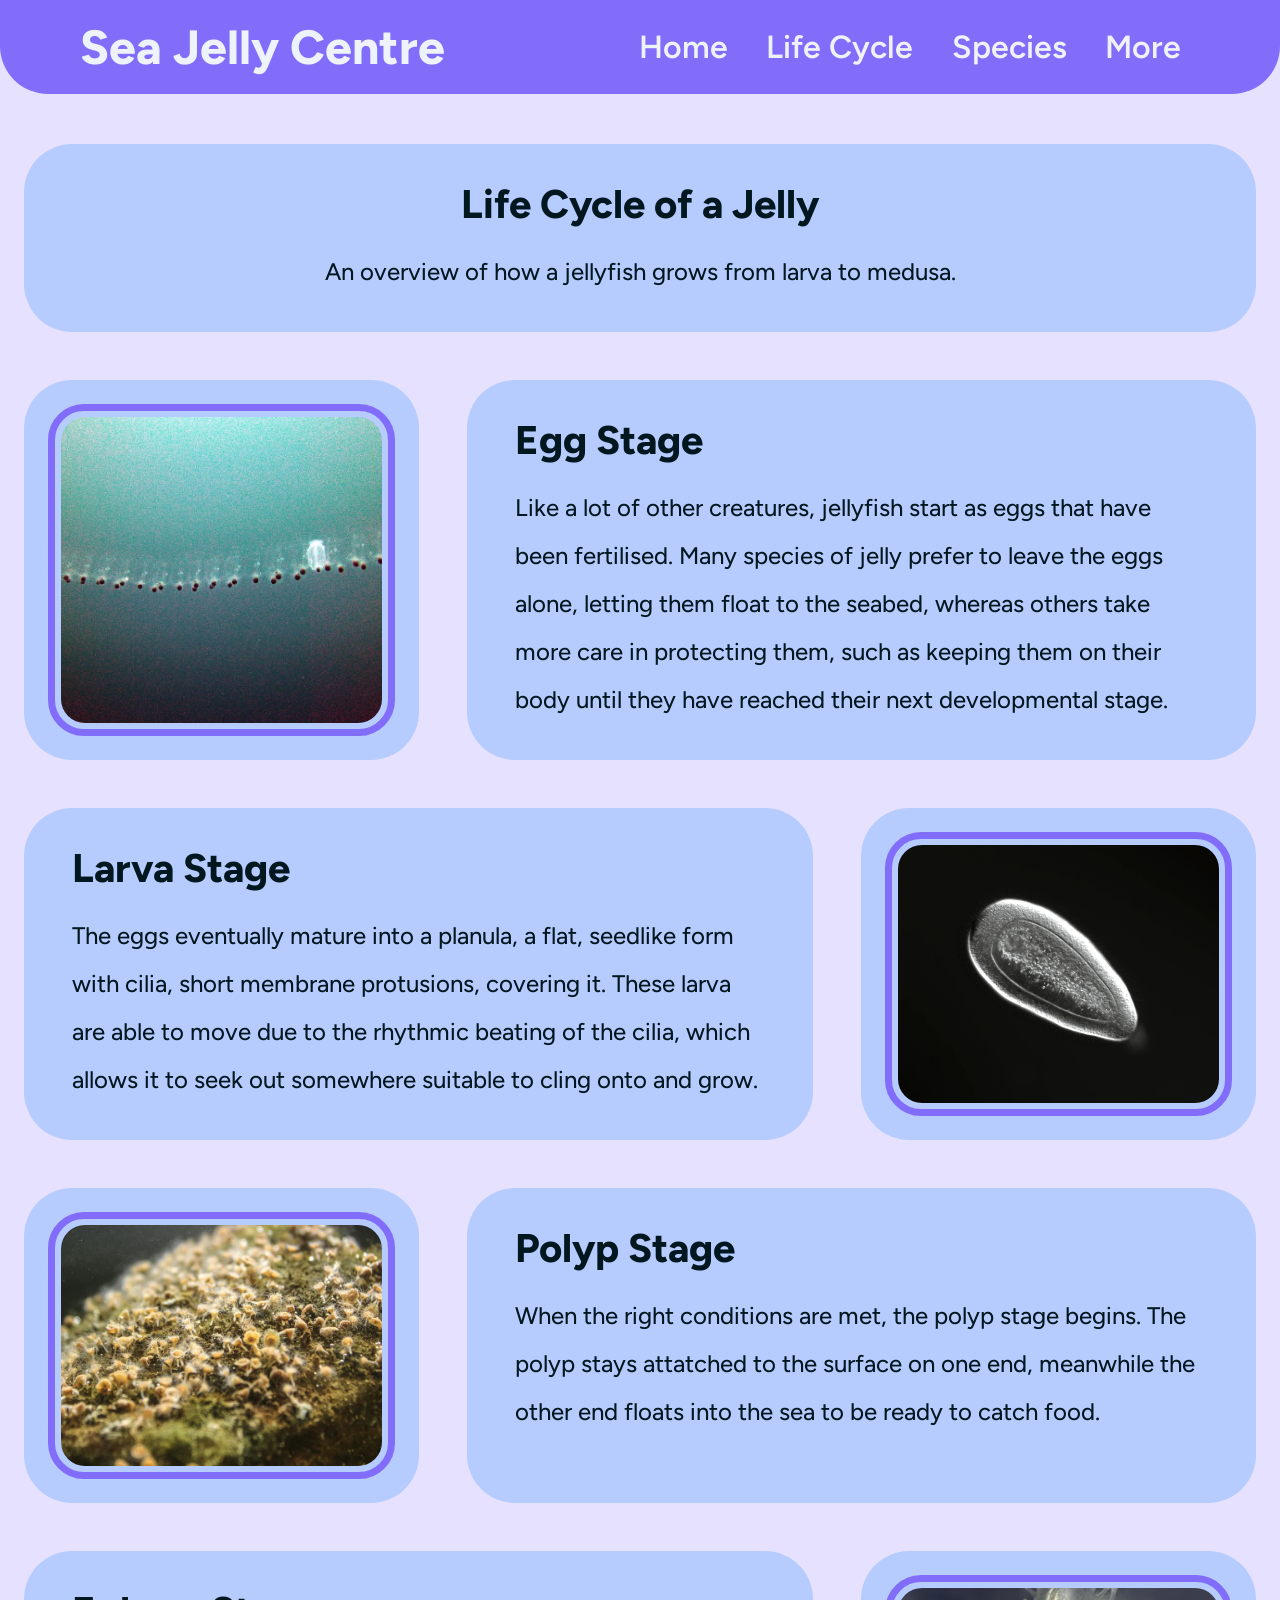
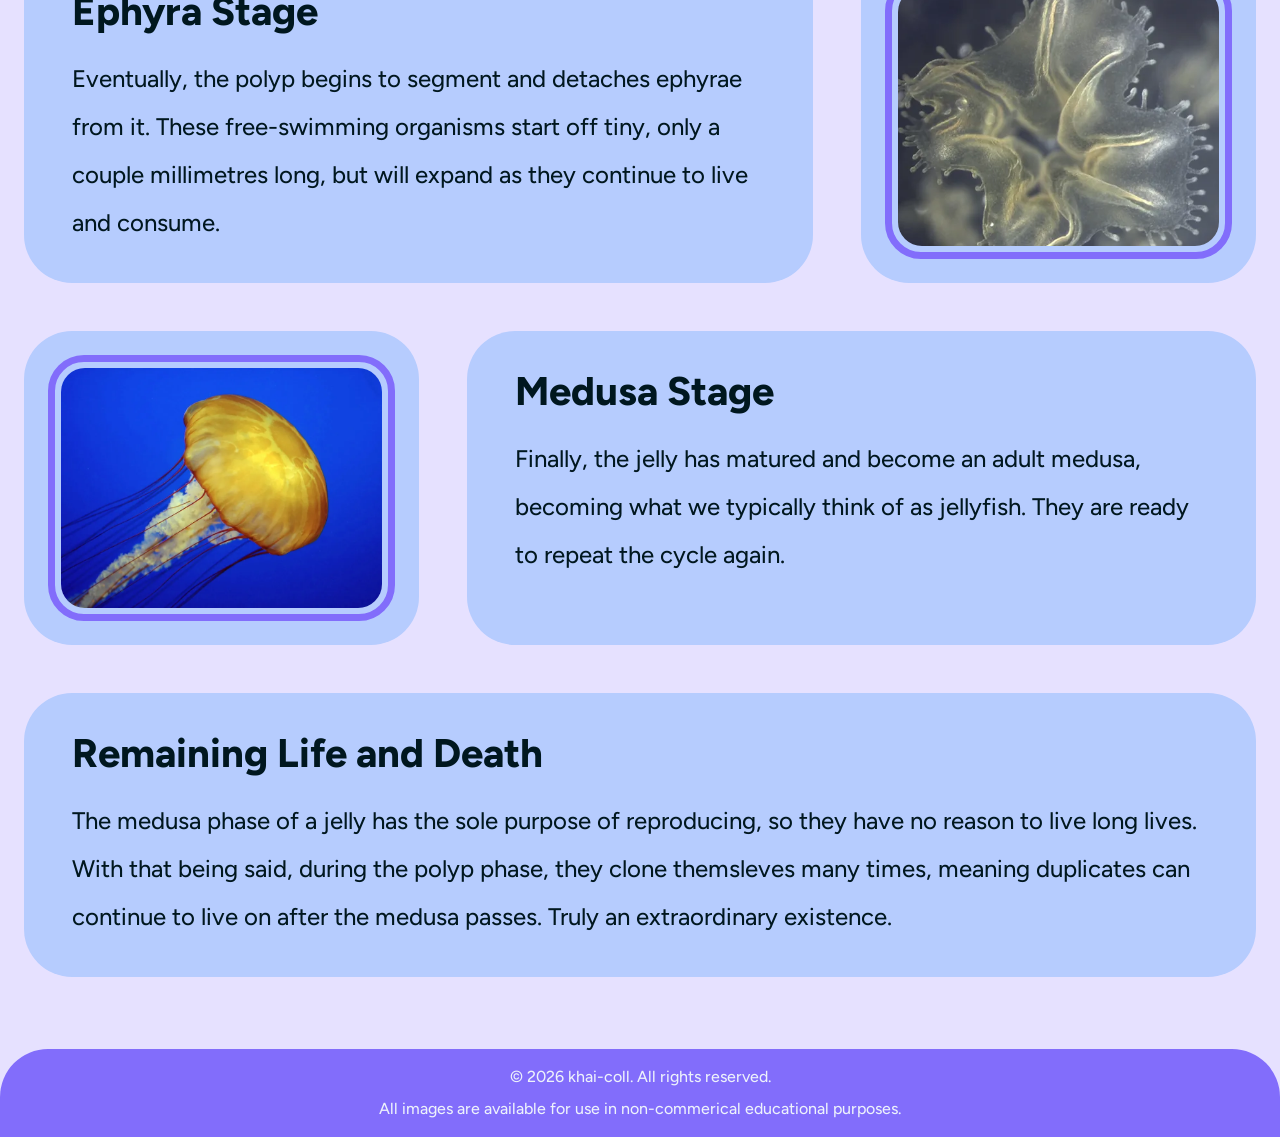
==== cycle.html @ 0d3c52a5 "Uploaded the Website" ====
<!DOCTYPE html>
<html lang="en"> <!-- Specifies the language of the page -->
<head>
    <meta charset="UTF-8"> <!-- Tells the browser to use the character set UTF-8 -->
    <meta name="viewport" content="width=device-width, initial-scale=1.0"> <!-- Sets the width of the page to the width of the device/winodw, and sets the zoom to 100%-->
    <title>Life Cycle of a Jelly</title> <!-- This will display in the tab-->
     <link rel="icon" type="image/x-icon" href="/images/sjc_logo.ico"> <!-- This will display a favicon, a little symbol in the tab-->
    <link rel="stylesheet" href="css/sjc_main.css"> <!-- This is the main stylesheet used across every page -->
    <script defer src="js/script.js"></script> 
</head>

<body>

<header>
    <nav>
        <h1 class="logo">Sea Jelly Centre</h1>

        <div class="bx bx_menu" id="menu_icon">☰</div>
        <ul class="navlist">
            <a href="index.html">Home</a>
            <a href="cycle.html">Life Cycle</a>
            <a href="species.html">Species</a>
            <a href="more.html">More</a>
        </ul>
    </nav>
</header>

<main>
    <div class="row">
        <section class="col_top">
            <h2>Life Cycle of a Jelly</h2>

            <p>An overview of how a jellyfish grows from larva to medusa.</p>
            </p>

        </section>
    </div>

    <div class="row">
        <section class="col_img">
            <div class="contain_img">
                <img src="images/jelly_stage_egg.webp" alt="A line of jellyfish eggs in the ocean">
            </div>
        </section>

        <section class="col_txt">
            <h2>Egg Stage</h2>

            <p>Like a lot of other creatures, jellyfish start as eggs that have been fertilised.
                Many species of jelly prefer to leave the eggs alone, letting them float to the seabed,
                whereas others take more care in protecting them, such as keeping them on their body
                until they have reached their next developmental stage.
            </p>
        </section>
    </div>

    <div class="row_reverse">
        <section class="col_img">
            <div class="contain_img">
                <img src="images/jelly_stage_larva.webp" alt="A planula on a black background">
            </div>
        </section>

        <section class="col_txt">
            <h2>Larva Stage</h2>

            <p>The eggs eventually mature into a planula, a flat, seedlike form with cilia,
                short membrane protusions, covering it. These larva are able to move due to the rhythmic beating of the cilia,
                which allows it to seek out somewhere suitable to cling onto and grow.
            </p>
        </section>
    </div>

    <div class="row">
        <section class="col_img">
            <div class="contain_img">
                <img src="images/jelly_stage_polyp.webp" alt="A collection of polyps on a rock">
            </div>
        </section>

        <section class="col_txt">
            <h2>Polyp Stage</h2>

            <p>When the right conditions are met, the polyp stage begins.
                The polyp stays attatched to the surface on one end,
                meanwhile the other end floats into the sea to be ready to catch food.
            </p>
        </section>
    </div>

    <div class="row_reverse">
        <section class="col_img">
            <div class="contain_img">
                <img src="images/jelly_stage_ephyra.webp" alt="A yellow-white translucent ephyra">
            </div>
        </section>

        <section class="col_txt">
            <h2>Ephyra Stage</h2>

            <p>Eventually, the polyp begins to segment and detaches ephyrae from it.
                These free-swimming organisms start off tiny, only a couple millimetres long,
                but will expand as they continue to live and consume.
            </p>
        </section>
    </div>

    <div class="row">
        <section class="col_img">
            <div class="contain_img">
                <img src="images/jelly_stage_medusa.webp" alt="A pacific sea nettle jellyfish in its medusa stage">
            </div>
        </section>

        <section class="col_txt">
            <h2>Medusa Stage</h2>

            <p>Finally, the jelly has matured and become an adult medusa,
                becoming what we typically think of as jellyfish.
                They are ready to repeat the cycle again.
            </p>
        </section>
    </div>

    <div class="row">
        <section class="col_txt">
            <h2>Remaining Life and Death</h2>

            <p>The medusa phase of a jelly has the sole purpose of reproducing,
                so they have no reason to live long lives.
                With that being said, during the polyp phase,
                they clone themsleves many times,
                meaning duplicates can continue to live on after the medusa passes.
                Truly an extraordinary existence.
            </p>
        </section>
    </div>
</main>

<footer>
    <p>© 2026 khai-coll. All rights reserved.</p>
    <p>All images are available for use in non-commerical educational purposes.</p>
</footer>

</body>

</html>
---- css/sjc_main.css ----
@font-face { font-family: Figtree; src: url('Figtree-Variable.ttf'); } /* Adds a font with the name "Figtree" */

:root { /* This section adds custom variables that can be used as values in properties */
    --head-color1: #826dfb;
    --head-color1a: #826dfbC0;
    --head-color2: #edf2fb;
    --head-color2a: #edf2fb60;

    --main-color1: #b6ccfe;
    --main-color2: #00171f;

    --transition1: all 0.67s ease; /* Adds a smooth transition to elements with this value in the transition property */
    --transition2: all 1s ease;
}

* { /* When no value is specified for the following properties in a selector, it will fallback to these values */
    margin: 0 auto;
    max-width: 1440px;
    font: 450 24px Figtree, sans-serif; /* Shorthand property for font-weight, font-size, and font-family */
    line-height: 2;
    box-sizing: border-box;
}

html { /* Applies to the "html" element */
    background-color: #e6e1ff;
}

body {
    height: 100%;
    display: flex; /* Makes the "body" element a flex container */
    flex-direction: column; /* The direction flex items will be displayed */
    margin: auto; /* Centres the element */
}

header {
    position: fixed; /* The element will not move even when scrolling */
    top: 0; /* Location relative to the top of the window */
    width: 100%;
}

footer {
    width: 100%;
    font: 450 24px Figtree;
    background-color: var(--head-color1); /* Using the variables set up in ":root" */
    color: var(--head-color2);
    text-align: center;
    margin: 2em auto 0 0;
    padding: 0.5em 1em;
    border-radius: 2em 2em 0 0; /* Adds a curve to the top-left and top-right corners */

    p { /* Applies the following to all "p" elements within the "footer" element" */
        font-size: 16px;
    }
}

nav {
    position: fixed;
    top: 0;
    width: 100%;
    display: flex;
    align-items: center;
    justify-content: space-between; /* Separates the elements by putting the empty space inbetween them */
    padding: 0.5em;
    background-color: var(--head-color1);
    border-radius: 0 0 2em 2em; /* Adds a curve to the bottom-left and bottom-right corners */

    .logo {
        color: var(--head-color2);
        font: 750 48px Figtree, sans-serif;
        cursor: pointer; /* Changes the cursor when hovering over the element */
    }

    #menu_icon {
        color: var(--head-color2);
        font: 600 40px Figtree, sans-serif;
        z-index: 1; /* Places this element infront of others */
        cursor: pointer;
        display: none;
    }

    .navlist {
        display: flex;
        list-style: none; /* Removes the bullet points from the "li" elements */

        a {
            margin: 0 0.1em;
            padding: 0.5em 0.5em;
            color: var(--head-color2);
            font: 600 32px Figtree, sans-serif;
            text-decoration: none; /* Removes the underline from the article links */
            border-radius: 1em;

            &:hover { /* The "&" is the nesting selector. It adds the selector of the parent to this child. */
                background-color: var(--head-color2a); /* When the cursor hovers over the element, change the background colour */
                color: #ffffff;
                transition: var(--transition2);
            }
        }
    }
}

main {
    margin-top: 5em; /* Adds a margin to the top of the page to account for the fixed navbar */
}

div[class^="row"] { /* Applies the following to all "div" elements with a class name that starts with "row" */
    display: flex;
    max-width: 1440px;
    margin: 0 auto;
    gap: 2em; /* The space between flex items */
    padding: 1em;
    flex: 1; /* The ratio of space this flex item takes up. In this case, it would be a 1:0 ratio, or 100% */
}

div.row_reverse {
    flex-direction: row-reverse; /* Displays the elements right-to-left */
}

section {
    background-color: var(--main-color1);
    color: var(--main-color2);
    padding: 1.5em 2em;
    border-radius: 2em;

    h2 {
        font: 750 40px Figtree, sans-serif;
        margin-bottom: 0.5em;
    }

    h3 {
        font: 750 32px Figtree, sans-serif;
        margin-bottom: 1em;
    }
}

section.col_top {
    width: 100%;
    flex: 1;
    padding: 1.5em 2em;
    text-align: center;
}

section.col_txt {
    flex: 2; /* If placed with a section with the "col_img" class, this section takes up two thirds of available space due to the 2:1 ratio */
}

section.col_img {
    padding: 1em;
    flex: 1; /* If placed with a section with the "col_txt" class, this section takes up one third of available space due to the 1:2 ratio */
}

@media (max-width: 1080px) { /* When the screen width is 1,000px or lower, do the following */
    * {
        margin: 0;
    }

    nav {
        position:relative;
        border-radius: 0;

        .logo {
            padding: 0 0.5em;
            font-size: 32px;
    }

        .navlist a {
            font-size: 24px;
        }
    }

    main, div[class^="row"] {
        flex-direction: column;
        transition: var(--transition2);
    }

    div.contain_img {
        height: 20em !important;
    }

    footer {
        border-radius: 0;
    }
}

@media (max-width: 800px) { /* When the screen width is 800px or lower, also the following */
    nav {
        .navlist {
            position: absolute;
            top: -500px; /* Places the navbar beyond the top of the screen */
            left: 0;
            right: 0;
            width: 100%;
            display: flex;
            flex-direction: column; /* Limits flex items to one column */
            background-color: var(--head-color1);
            transition: var(--transition2);
            border-radius: 0 0 2em 2em;
        }

        .navlist {

            &.open {
                top: 100%;
                left: 0;
                right: 0;
            }
            
            a {
                font: 600 32px Figtree;
                color: var(--head-color2);
                padding: 0.5em 1em;
                margin: 0.5em;
                display: block;
                border-radius: 1.33em;

                &:hover {
                    background-color: var(--head-color2a);
                    color: #ffffff;
                }
            }
        }

        #menu_icon {
            display: block;
        }
    }

    main.open {
        margin-top: 21.5em;
    }
}

div.contain_img {
    display: flex;
    overflow: hidden; /* Hides any part of the image that goes beyond the given area */
    width: 100%;
    height: 100%;
    border-radius: 1.5em;
    border: 0.33em solid var(--head-color1);
    padding: 0.25em;
    margin: auto;

    img {
        width: 100%;
        height: auto;
        object-fit: cover; /* Causes images to retain their aspect ratio and cover the available space instead of being warped */
        padding: 0;
        border-radius: 1em;
    }
}
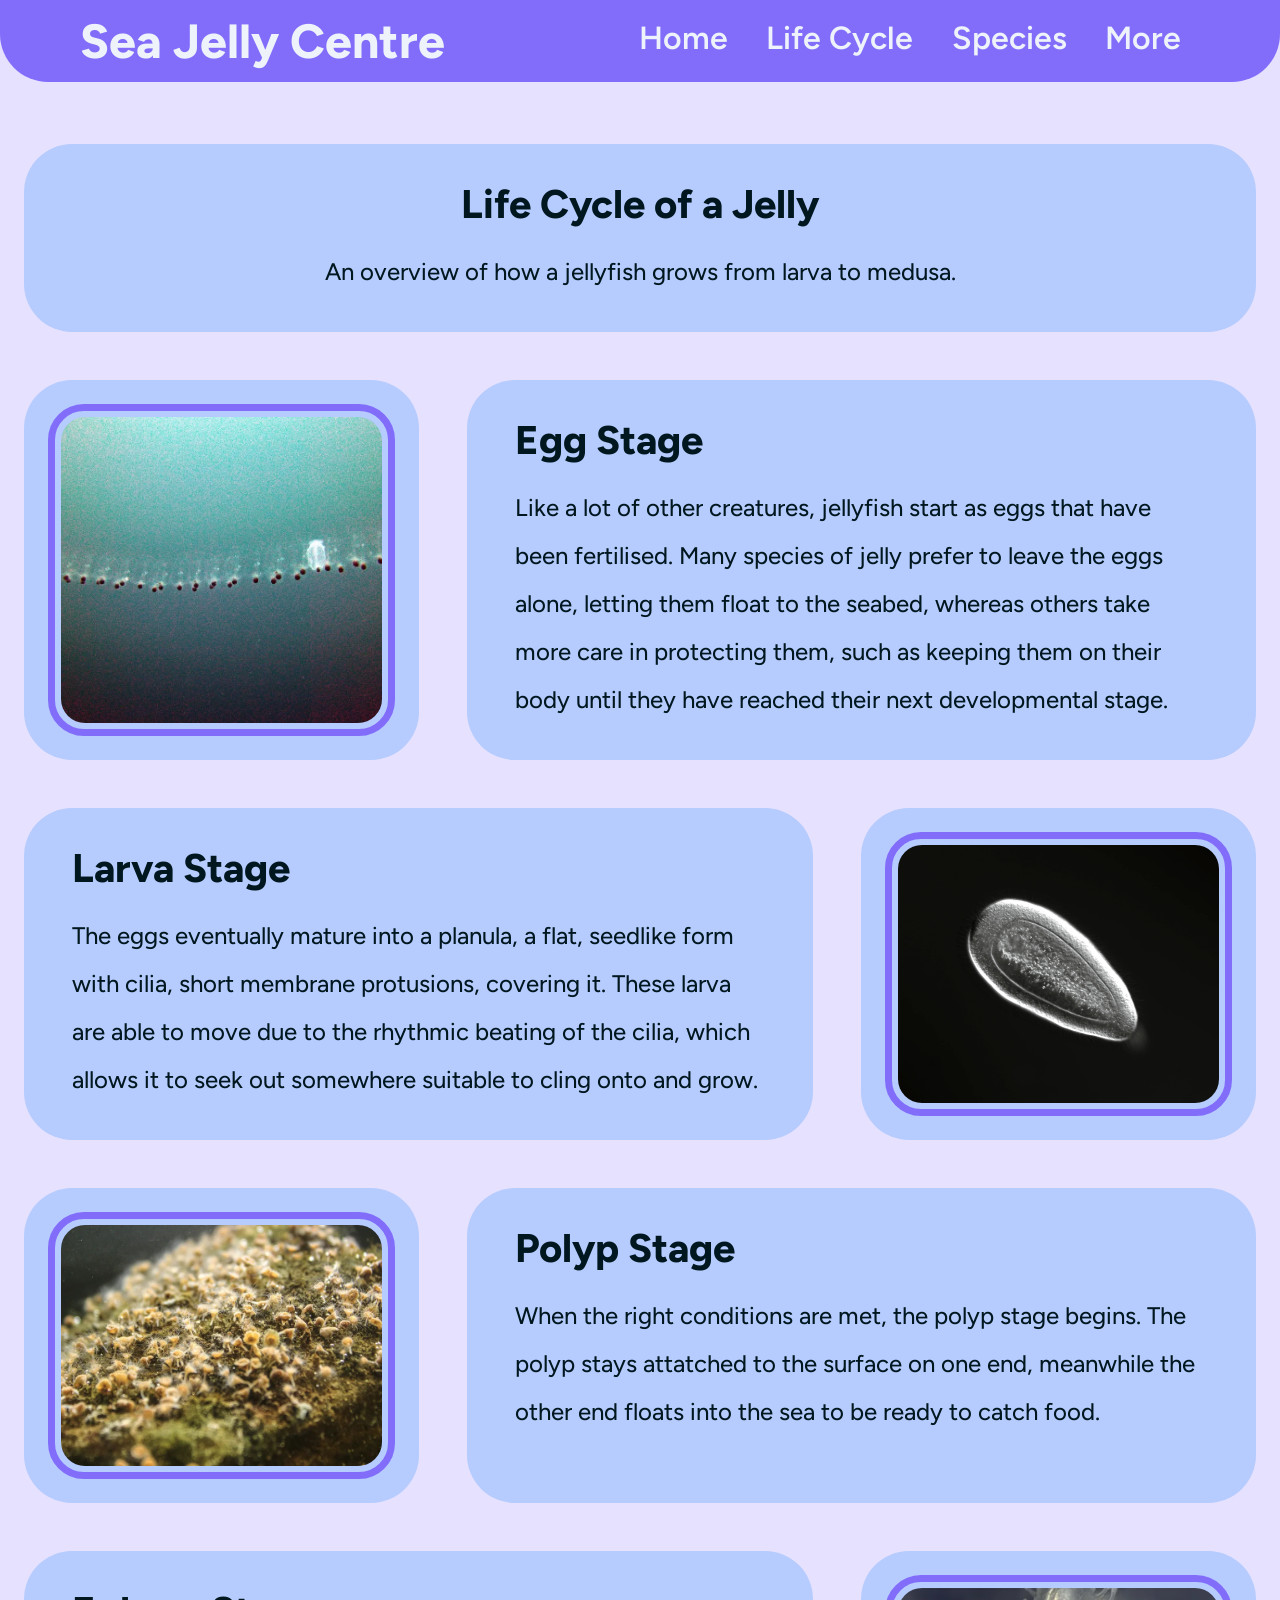
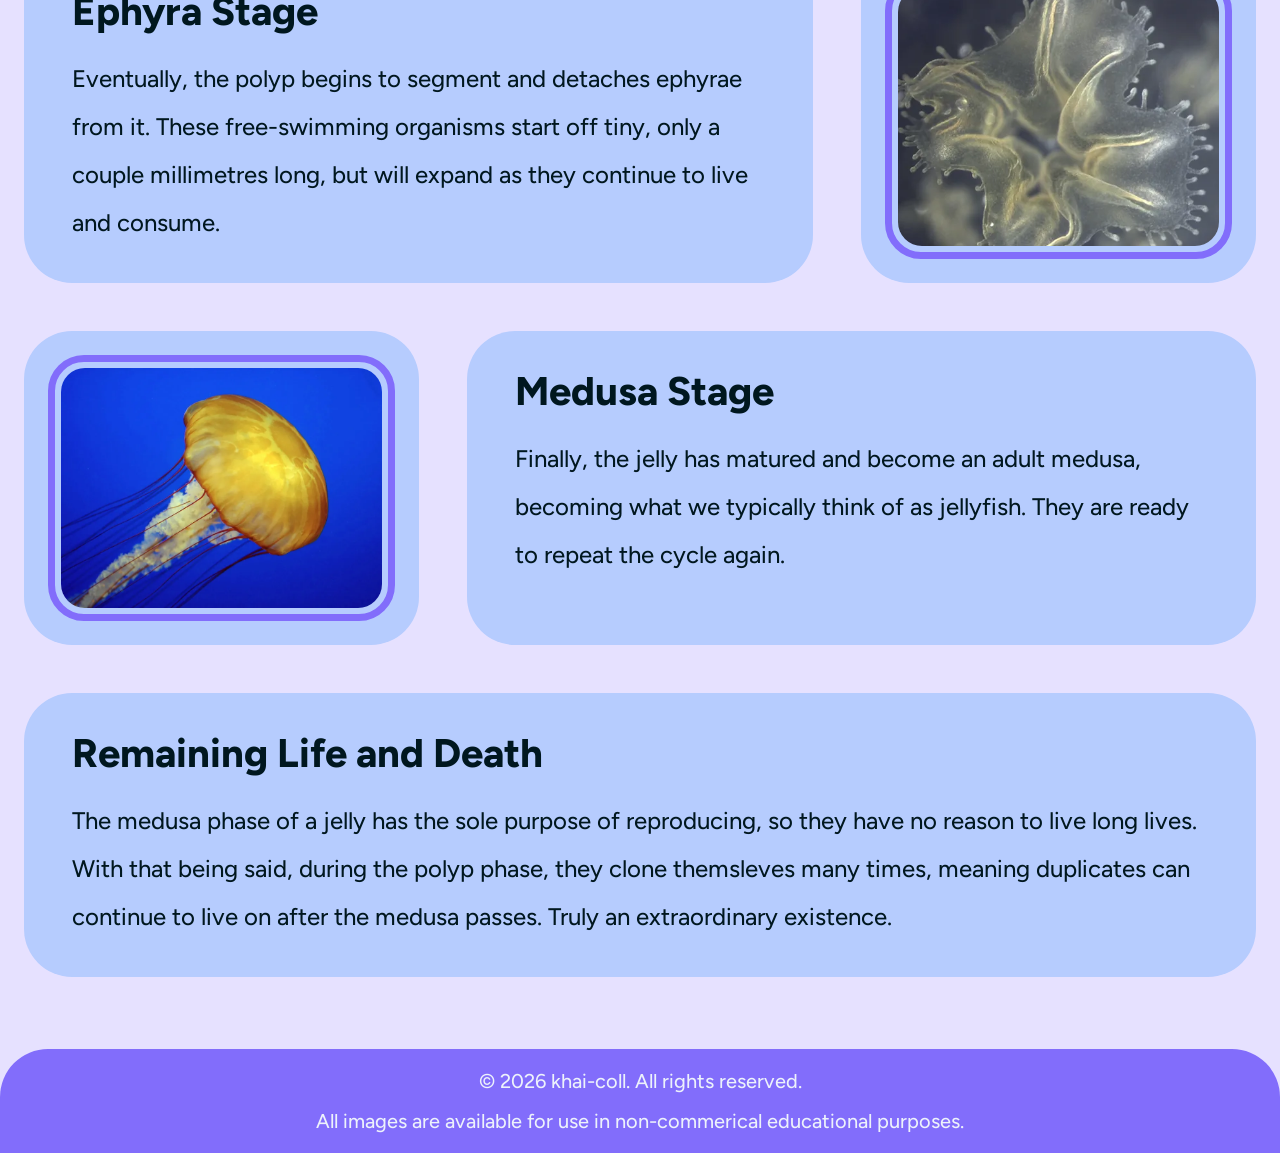
==== commit 09bae3c0: "Update cycle.html" ====
--- a/cycle.html
+++ b/cycle.html
@@ -17,10 +17,10 @@
 
         <div class="bx bx_menu" id="menu_icon">☰</div>
         <ul class="navlist">
-            <a href="index.html">Home</a>
-            <a href="cycle.html">Life Cycle</a>
-            <a href="species.html">Species</a>
-            <a href="more.html">More</a>
+            <li><a href="index.html">Home</a></li>
+            <li><a href="cycle.html">Life Cycle</a></li>
+            <li><a href="species.html">Species</a></li>
+            <li><a href="more.html">More</a></li>
         </ul>
     </nav>
 </header>
@@ -144,4 +144,5 @@
 
 </body>
 
-</html>+
+</html>
--- a/css/sjc_main.css
+++ b/css/sjc_main.css
@@ -49,7 +49,7 @@
     border-radius: 2em 2em 0 0; /* Adds a curve to the top-left and top-right corners */
 
     p { /* Applies the following to all "p" elements within the "footer" element" */
-        font-size: 16px;
+        font-size: 20px;
     }
 }
 
@@ -161,7 +161,7 @@
         .logo {
             padding: 0 0.5em;
             font-size: 32px;
-    }
+        }
 
         .navlist a {
             font-size: 24px;
@@ -247,4 +247,4 @@
         padding: 0;
         border-radius: 1em;
     }
-}+}
